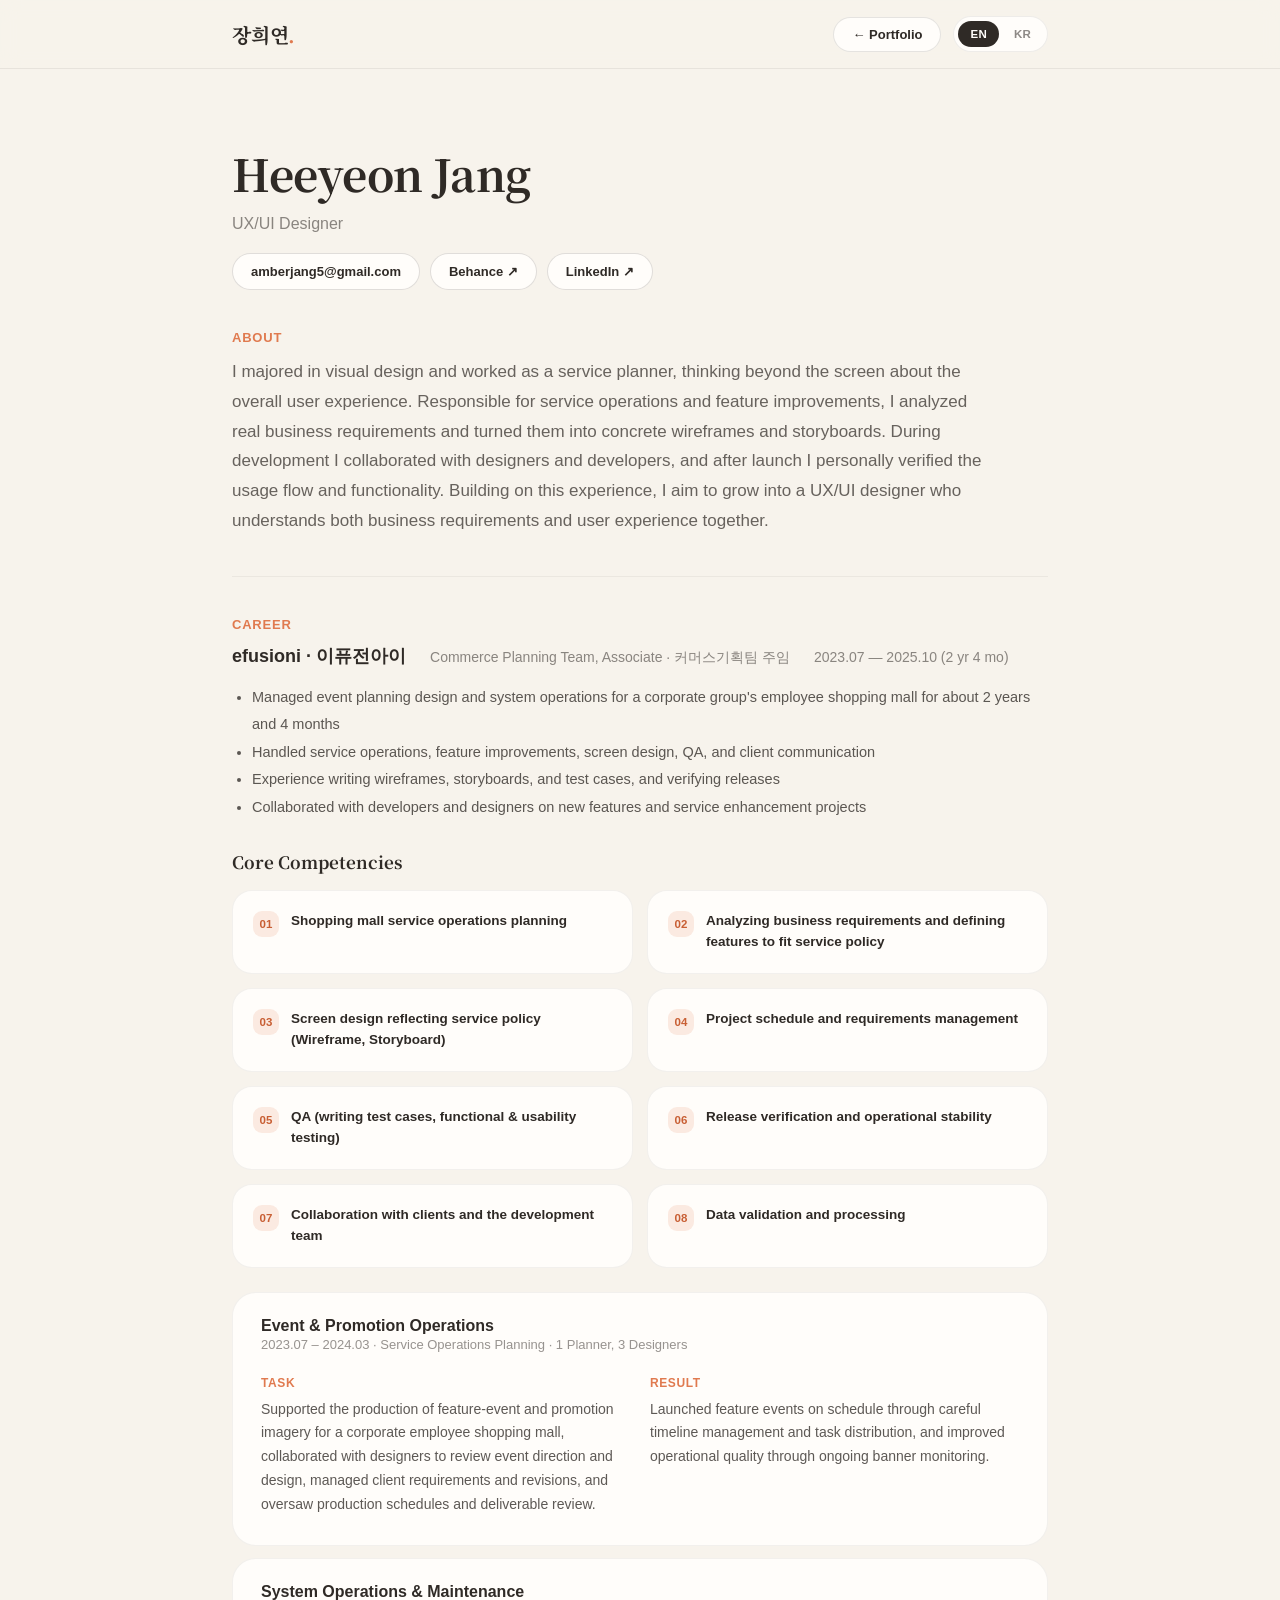
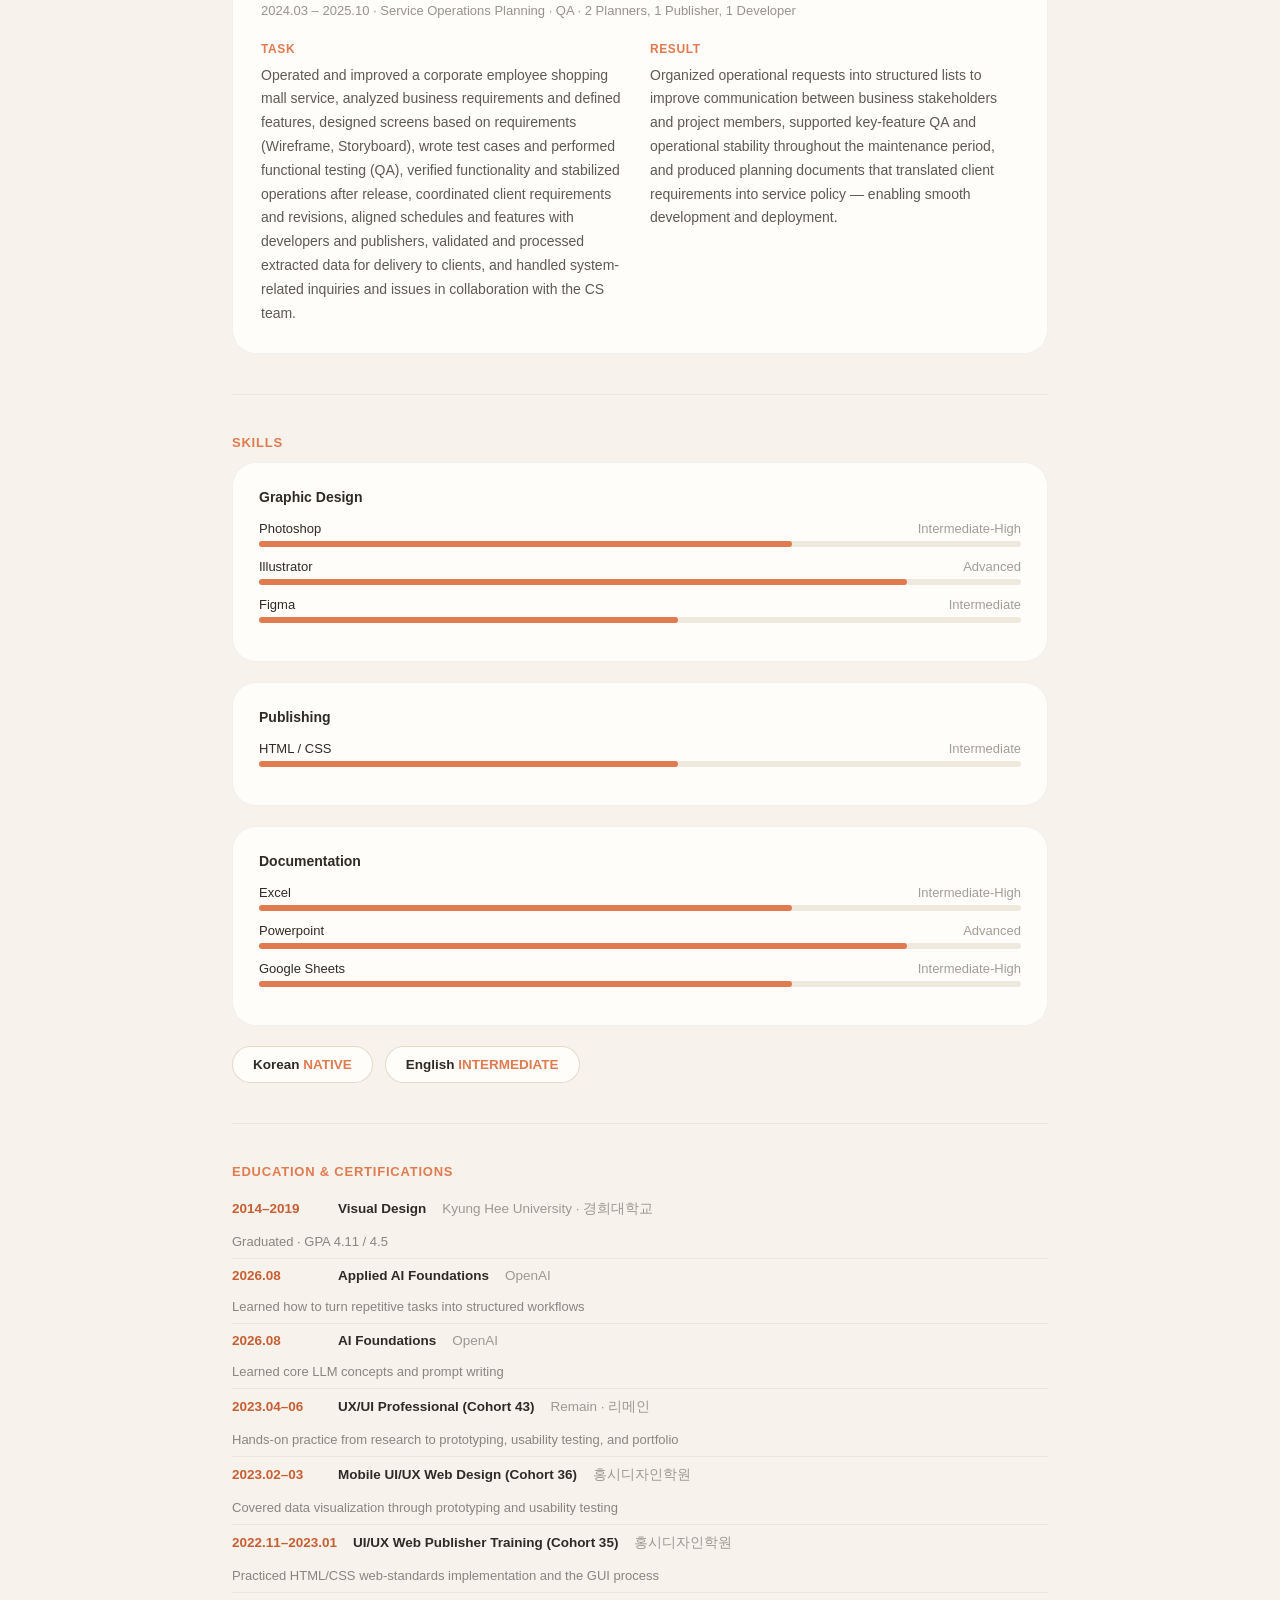
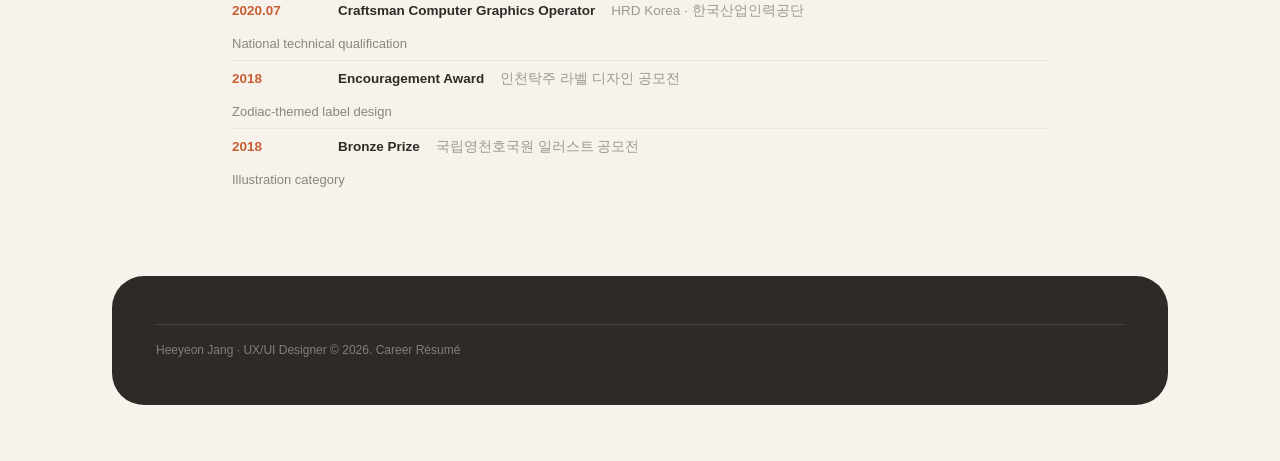
==== career.html @ dfdba77c "Add files via upload" ====
<!doctype html>
<html lang="en">
<head>
<meta charset="utf-8">
<meta name="viewport" content="width=device-width, initial-scale=1">
<title>Heeyeon Jang — Career Résumé</title>
<meta name="description" content="Career résumé for Heeyeon Jang, UX/UI Designer.">
<link rel="stylesheet" href="style.css">
</head>
<body>

<nav class="resume-topbar">
  <div class="resume-topbar-inner">
    <a href="index.html" class="brand" style="color:inherit">장희연<span>.</span></a>
    <div style="display:flex;align-items:center;gap:12px">
      <a href="index.html" class="back-btn" style="margin-bottom:0">← Portfolio</a>
      <div class="lang-toggle" id="langToggle"></div>
    </div>
  </div>
</nav>

<div class="resume-wrap">
  <section class="resume-hero">
    <h1 class="serif">Heeyeon Jang</h1>
    <div class="role" id="resumeRole">UX/UI Designer</div>
    <div class="resume-contact" id="resumeContact"></div>
  </section>

  <div id="resumeApp"></div>
</div>

<footer class="site-footer">
  <div class="footer-box">
    <div class="footer-note">Heeyeon Jang · UX/UI Designer © 2026. Career Résumé</div>
  </div>
</footer>

<script src="career.js"></script>
</body>
</html>
---- style.css ----
/* Heeyeon Jang — UX/UI Portfolio (English static build) */

@import url('https://fonts.googleapis.com/css2?family=Noto+Serif+KR:wght@400;600;700&display=swap');

:root {
  --bg: #f7f3ec;
  --bg-tinted: #f5ede2;
  --ink: #2f2a26;
  --card: #fffdfa;
  --accent: #e07a4f;
  --accent-dark: #c85f34;
  --border: rgba(47, 42, 38, 0.08);
  --border-soft: rgba(47, 42, 38, 0.06);
  --muted-78: rgba(47, 42, 38, 0.78);
  --muted-68: rgba(47, 42, 38, 0.68);
  --muted-55: rgba(47, 42, 38, 0.55);
  --muted-45: rgba(47, 42, 38, 0.45);
  --muted-35: rgba(47, 42, 38, 0.35);
  --tan: rgba(201, 183, 154, 0.5);
}

* { box-sizing: border-box; min-width: 0; }

html { scroll-behavior: smooth; }
html, body { overflow-x: hidden; max-width: 100%; }

body {
  margin: 0;
  font-family: 'Pretendard', -apple-system, 'Segoe UI', Roboto, Helvetica, Arial, sans-serif;
  background: var(--bg);
  color: var(--ink);
  -webkit-font-smoothing: antialiased;
  transition: background 0.5s ease;
}

body.tinted { background: var(--bg-tinted); }

a { color: var(--accent); text-decoration: none; }
a:hover { color: var(--accent-dark); }

.serif { font-family: 'Noto Serif KR', serif; }

img { max-width: 100%; display: block; }

/* Nav */
.site-nav {
  position: sticky; top: 0; z-index: 20;
  background: rgba(247, 243, 236, 0.9);
  backdrop-filter: blur(10px);
  border-bottom: 1px solid var(--border);
}
.site-nav-inner {
  max-width: 1120px; margin: 0 auto; padding: 16px 32px;
  display: flex; align-items: center; justify-content: space-between; gap: 16px;
}
.brand { font-family: 'Noto Serif KR', serif; font-weight: 700; font-size: 20px; letter-spacing: -0.01em; flex-shrink: 0; }
.brand span { color: var(--accent); }
.nav-pills {
  display: flex; gap: 4px; padding: 5px; background: var(--card);
  border-radius: 999px; border: 1px solid var(--border);
  overflow-x: auto; max-width: 100%; scrollbar-width: none;
}
.nav-pills::-webkit-scrollbar { display: none; }
.nav-pills button {
  border: none; cursor: pointer; padding: 9px 13px; border-radius: 999px;
  font-size: 12.5px; font-weight: 600; font-family: inherit; white-space: nowrap;
  flex-shrink: 0; transition: background 0.2s, color 0.2s;
  background: transparent; color: var(--ink);
}
.nav-pills button.active { background: var(--accent); color: var(--card); }

.lang-toggle { display: flex; gap: 3px; padding: 4px; background: var(--card); border-radius: 999px; border: 1px solid var(--border); flex-shrink: 0; }
.lang-toggle button { border: none; cursor: pointer; padding: 7px 12px; border-radius: 999px; font-size: 11.5px; font-weight: 700; font-family: inherit; letter-spacing: 0.02em; background: transparent; color: var(--muted-55); transition: background 0.2s, color 0.2s; }
.lang-toggle button.active { background: var(--ink); color: var(--card); }

.hamburger-btn { display: none; border: none; background: var(--card); border: 1px solid var(--border); cursor: pointer; width: 40px; height: 40px; border-radius: 999px; flex-shrink: 0; align-items: center; justify-content: center; gap: 3px; flex-direction: column; padding: 0; }
.hamburger-btn span { display: block; width: 16px; height: 2px; background: var(--ink); border-radius: 2px; transition: transform 0.2s, opacity 0.2s; }
.hamburger-btn.open span:nth-child(1) { transform: translateY(5px) rotate(45deg); }
.hamburger-btn.open span:nth-child(2) { opacity: 0; }
.hamburger-btn.open span:nth-child(3) { transform: translateY(-5px) rotate(-45deg); }

.mobile-menu { display: none; flex-direction: column; gap: 14px; padding: 16px 32px 22px; background: var(--card); border-bottom: 1px solid var(--border); }
.mobile-menu.open { display: flex; }
.mobile-menu .nav-pills { flex-wrap: wrap; overflow-x: visible; background: transparent; border: none; padding: 0; gap: 8px; }
.mobile-menu .nav-pills button { background: var(--bg); border: 1px solid var(--border); }
.mobile-menu .nav-pills button.active { background: var(--accent); border-color: var(--accent); color: var(--card); }
.mobile-menu .lang-toggle { background: var(--bg); }

/* Layout */
.page-wrap { flex: 1; max-width: 1120px; margin: 0 auto; padding: 0 32px; width: 100%; }
body { display: flex; flex-direction: column; min-height: 100vh; }

/* Section helpers */
.kicker { font-size: 13px; font-weight: 700; color: var(--accent); letter-spacing: 0.06em; text-transform: uppercase; margin-bottom: 12px; }
.section-title { font-family: 'Noto Serif KR', serif; font-weight: 700; font-size: 32px; margin: 0 0 28px; letter-spacing: -0.01em; }

/* Hero */
.hero { position: relative; padding: 104px 0 88px; border-bottom: 1px solid var(--border); text-align: center; }
.hero-inner { display: flex; flex-direction: column; align-items: center; }
.badge { display: inline-flex; align-items: center; gap: 8px; padding: 8px 16px; border-radius: 999px; background: rgba(224,122,79,0.12); color: var(--accent-dark); font-size: 13px; font-weight: 600; margin-bottom: 28px; }
.hero h1 { font-family: 'Noto Serif KR', serif; font-weight: 700; font-size: 56px; line-height: 1.15; margin: 0 0 24px; letter-spacing: -0.01em; }
.hero p { font-size: 19px; line-height: 1.7; color: var(--muted-78); max-width: 680px; margin: 0; }
.hero-ctas { display: flex; gap: 10px; margin-top: 32px; flex-wrap: wrap; justify-content: center; }
.btn-dark { padding: 12px 22px; border-radius: 999px; background: var(--ink); color: var(--card); font-size: 14px; font-weight: 600; transition: transform 0.2s, background 0.2s; display: inline-block; }
.btn-dark:hover { transform: scale(1.06); background: var(--accent); color: var(--card); }
.btn-light { padding: 12px 22px; border-radius: 999px; background: var(--card); color: var(--ink); font-size: 14px; font-weight: 600; border: 1px solid rgba(47,42,38,0.15); transition: transform 0.2s, color 0.2s; display: inline-block; }
.btn-light:hover { transform: scale(1.06); color: var(--accent); }

/* About */
.about-section { padding: 64px 0; }
.style-tags { display: flex; gap: 10px; flex-wrap: wrap; margin: 28px 0 40px; }
.style-tag { padding: 9px 18px; border-radius: 999px; background: var(--card); border: 1px solid var(--tan); font-size: 13.5px; font-weight: 600; }
.style-tag span { color: var(--muted-45); font-weight: 500; }
.about-grid { display: grid; grid-template-columns: repeat(2, 1fr); gap: 20px; }
.about-card { background: var(--card); border-radius: 28px; padding: 32px; border: 1px solid var(--border-soft); transition: transform 0.25s, box-shadow 0.25s; }
.about-card:hover { transform: translateY(-6px) scale(1.02); box-shadow: 0 16px 32px rgba(224,122,79,0.15); }
.about-num { width: 40px; height: 40px; border-radius: 14px; background: rgba(224,122,79,0.15); color: var(--accent-dark); font-weight: 700; font-size: 14px; display: flex; align-items: center; justify-content: center; margin-bottom: 18px; }
.about-card h3 { font-size: 17px; font-weight: 700; margin: 0 0 12px; }
.about-card p { font-size: 14px; line-height: 1.7; color: var(--muted-68); margin: 0; }

/* Cards / generic */
.card { background: var(--card); border-radius: 24px; border: 1px solid var(--border-soft); }

/* Career */
.career-hero { padding: 72px 0 24px; }
.career-header-row { display: flex; justify-content: space-between; align-items: flex-start; gap: 16px; flex-wrap: wrap; margin-bottom: 12px; }
.career-meta { display: flex; flex-wrap: wrap; gap: 24px; align-items: baseline; margin-bottom: 12px; }
.career-meta .company { font-size: 18px; font-weight: 700; }
.career-meta .role, .career-meta .period { font-size: 14px; color: var(--muted-55); }
.career-hero ul { margin: 20px 0 0; padding-left: 20px; font-size: 14.5px; line-height: 1.9; color: var(--muted-78); max-width: 760px; }
.section-sub { font-family: 'Noto Serif KR', serif; font-weight: 700; font-size: 24px; margin: 0 0 24px; }
.competency-grid { display: grid; grid-template-columns: repeat(4, 1fr); gap: 14px; }
.competency-card { background: var(--card); border-radius: 20px; padding: 20px; border: 1px solid var(--border-soft); display: flex; gap: 12px; align-items: flex-start; }
.competency-num { width: 26px; height: 26px; border-radius: 9px; background: rgba(224,122,79,0.14); color: var(--accent-dark); font-weight: 700; font-size: 11.5px; display: flex; align-items: center; justify-content: center; flex-shrink: 0; }
.competency-card div.text { font-size: 13.5px; line-height: 1.55; font-weight: 600; }

.career-projects { display: flex; flex-direction: column; gap: 14px; padding: 24px 0 56px; }
.career-project { background: var(--card); border-radius: 24px; border: 1px solid var(--border-soft); overflow: hidden; }
.career-project-head { padding: 24px 28px 4px; display: flex; justify-content: space-between; align-items: center; gap: 16px; flex-wrap: wrap; }
.career-project-head .title { font-size: 16px; font-weight: 700; margin-bottom: 2px; }
.career-project-head .meta { font-size: 13px; color: var(--muted-50, rgba(47,42,38,0.5)); }
.career-project-body { padding: 20px 28px 28px; display: grid; grid-template-columns: 1fr 1fr; gap: 20px; }
.career-project-body .label { font-size: 12px; font-weight: 700; color: var(--accent); text-transform: uppercase; letter-spacing: 0.05em; margin-bottom: 8px; }
.career-project-body p { font-size: 14px; line-height: 1.7; color: var(--muted-78); margin: 0; }
@media (max-width: 640px) {
  .career-project-body { grid-template-columns: 1fr; }
}

.skills-section { padding: 0 0 72px; }
.skills-grid { display: grid; grid-template-columns: repeat(3, 1fr); gap: 20px; margin-bottom: 24px; }
.skill-group { background: var(--card); border-radius: 24px; padding: 26px; border: 1px solid var(--border-soft); }
.skill-group h4 { font-size: 14px; font-weight: 700; margin: 0 0 16px; }
.skill-row { margin-bottom: 12px; }
.skill-row-top { display: flex; justify-content: space-between; font-size: 13px; margin-bottom: 5px; }
.skill-row-top .lvl { color: var(--muted-45); }
.skill-bar-track { height: 6px; border-radius: 999px; background: rgba(201,183,154,0.3); }
.skill-bar-fill { height: 100%; border-radius: 999px; background: var(--accent); }
.lang-pills { display: flex; gap: 12px; flex-wrap: wrap; }
.lang-pill { padding: 10px 20px; border-radius: 999px; background: var(--card); border: 1px solid var(--tan); font-size: 13.5px; font-weight: 600; }
.lang-pill span { color: var(--accent); }

/* Projects listing */
.projects-section { padding: 72px 0 80px; }
.filter-row { display: flex; gap: 8px; margin-bottom: 28px; flex-wrap: wrap; }
.filter-pill { border: 1px solid rgba(47,42,38,0.12); cursor: pointer; padding: 9px 20px; border-radius: 999px; font-size: 13.5px; font-weight: 600; font-family: inherit; background: var(--card); color: var(--ink); }
.filter-pill.active { background: var(--ink); color: var(--card); }
.project-grid { display: grid; grid-template-columns: repeat(2, 1fr); gap: 22px; }
.project-card { display: block; background: var(--card); border-radius: 28px; border: 1px solid var(--border-soft); color: var(--ink); cursor: pointer; transition: transform 0.25s, box-shadow 0.25s; overflow: hidden; }
.project-card:hover { transform: translateY(-6px) scale(1.015); box-shadow: 0 16px 32px rgba(224,122,79,0.15); }
.project-card-img { width: 100%; aspect-ratio: 16 / 10; background: var(--bg); overflow: hidden; }
.project-card-img img { width: 100%; height: 100%; object-fit: cover; display: block; }
.project-card-body { padding: 28px 32px 32px; }
.project-card-top { display: flex; justify-content: space-between; align-items: flex-start; margin-bottom: 20px; }
.project-card-no { font-size: 13px; font-weight: 700; color: var(--muted-35); }
.project-card-tag { font-size: 12px; font-weight: 600; padding: 5px 12px; border-radius: 999px; background: rgba(224,122,79,0.12); color: var(--accent-dark); }
.project-card-title { font-size: 19px; font-weight: 700; margin-bottom: 6px; }
.project-card-name { font-size: 13px; color: var(--muted-45); margin-bottom: 16px; }
.project-card-desc { font-size: 14px; line-height: 1.7; color: var(--muted-68); margin: 0 0 16px; }
.project-card-bullets { display: flex; flex-direction: column; gap: 6px; font-size: 13px; color: var(--muted-60, rgba(47,42,38,0.6)); }
.project-card-cta { margin-top: 20px; font-size: 13.5px; font-weight: 700; color: var(--accent-dark); }

/* Education */
.education-section { padding: 72px 0 80px; }
.edu-timeline { display: flex; flex-direction: column; gap: 2px; border-left: 2px solid var(--tan); padding-left: 28px; }
.edu-item { position: relative; padding: 16px 0; transition: transform 0.2s; }
.edu-item:hover { transform: translateX(4px); }
.edu-dot { position: absolute; left: -34px; top: 22px; width: 10px; height: 10px; border-radius: 999px; background: var(--accent); }
.edu-row { display: flex; gap: 16px; align-items: flex-start; }
.edu-year { font-size: 13px; font-weight: 700; color: var(--accent-dark); min-width: 96px; flex-shrink: 0; padding-top: 2px; }
.edu-main { flex: 1; min-width: 0; }
.edu-title { font-size: 15.5px; font-weight: 700; }
.edu-org { font-size: 13px; color: var(--muted-50, rgba(47,42,38,0.5)); margin-top: 2px; }
.edu-desc { margin: 6px 0 0; font-size: 13.5px; color: var(--muted-60, rgba(47,42,38,0.6)); padding-left: 112px; }

/* Activities */
.activities-section { padding: 72px 0 80px; }
.activity-grid { display: grid; grid-template-columns: repeat(2, 1fr); gap: 20px; }
.activity-card { background: var(--card); border-radius: 24px; padding: 28px; border: 1px solid var(--border-soft); transition: transform 0.25s, box-shadow 0.25s; }
.activity-card:hover { transform: translateY(-6px) scale(1.02); box-shadow: 0 16px 32px rgba(224,122,79,0.15); }
.activity-top { display: flex; justify-content: space-between; align-items: baseline; margin-bottom: 10px; gap: 12px; }
.activity-tag { font-size: 12px; font-weight: 600; padding: 5px 12px; border-radius: 999px; background: rgba(201,183,154,0.3); }
.activity-period { font-size: 12.5px; color: var(--muted-45); }
.activity-title { font-size: 16px; font-weight: 700; margin-bottom: 8px; }
.activity-desc { font-size: 13.5px; line-height: 1.7; color: rgba(47,42,38,0.65); margin: 0; }

/* Project detail pages */
.detail-section { padding: 56px 0 80px; }
.back-btn { border: 1px solid rgba(47,42,38,0.12); background: var(--card); cursor: pointer; padding: 9px 18px; border-radius: 999px; font-size: 13px; font-weight: 600; font-family: inherit; color: var(--ink); margin-bottom: 32px; transition: background 0.2s; display: inline-block; }
.back-btn:hover { background: rgba(224,122,79,0.08); }
.detail-tagrow { display: flex; gap: 12px; align-items: center; margin-bottom: 16px; flex-wrap: wrap; }
.detail-tag { font-size: 12px; font-weight: 600; padding: 5px 12px; border-radius: 999px; background: rgba(224,122,79,0.12); color: var(--accent-dark); }
.detail-subline { font-size: 13px; color: var(--muted-50, rgba(47,42,38,0.5)); }
.detail-title { font-family: 'Noto Serif KR', serif; font-weight: 700; font-size: 38px; margin: 0 0 12px; letter-spacing: -0.01em; }
.detail-lede { font-size: 17px; line-height: 1.75; color: var(--muted-72, rgba(47,42,38,0.72)); max-width: 760px; margin: 0 0 40px; }
.detail-hero { border-radius: 28px; overflow: hidden; border: 1px solid var(--border); background: var(--card); margin-bottom: 48px; }
.meta-grid { display: grid; grid-template-columns: repeat(4, 1fr); gap: 16px; margin-bottom: 48px; }
.meta-box { background: var(--card); border-radius: 20px; padding: 22px; border: 1px solid var(--border-soft); }
.meta-box-label { font-size: 11.5px; font-weight: 700; color: var(--accent); letter-spacing: 0.06em; text-transform: uppercase; margin-bottom: 8px; }
.meta-box-val { font-size: 14.5px; font-weight: 600; line-height: 1.5; }
.detail-block { margin-bottom: 56px; }
.detail-h3 { font-family: 'Noto Serif KR', serif; font-weight: 700; font-size: 24px; margin: 0 0 24px; }
.detail-h3-sub { font-size: 14.5px; color: var(--muted-55); margin: 0 0 24px; }
.two-col { display: grid; grid-template-columns: repeat(2, 1fr); gap: 20px; min-width: 0; }
.two-col > * { min-width: 0; }
.three-col { display: grid; grid-template-columns: repeat(3, 1fr); gap: 20px; min-width: 0; }
.three-col > * { min-width: 0; }
.info-card { background: var(--card); border-radius: 28px; padding: 32px; border: 1px solid var(--border-soft); min-width: 0; overflow-wrap: break-word; }
.info-card-label { font-size: 12px; font-weight: 700; color: var(--accent); letter-spacing: 0.06em; text-transform: uppercase; margin-bottom: 14px; }
.info-card .bullets { display: flex; flex-direction: column; gap: 11px; font-size: 14.5px; line-height: 1.6; color: rgba(47,42,38,0.75); }
.dark-card { background: var(--ink); color: var(--card); border-radius: 28px; padding: 34px; }
.dark-card h4 { font-size: 18px; font-weight: 700; margin: 0 0 10px; }
.dark-card p { font-size: 14.5px; line-height: 1.75; color: rgba(255,253,250,0.8); margin: 0; }
.result-card, .reflection-card { background: var(--card); border-radius: 28px; padding: 36px; border: 1px solid var(--border-soft); margin-bottom: 40px; }
.result-card p, .reflection-card p { font-size: 15.5px; line-height: 1.85; color: rgba(47,42,38,0.75); margin: 0 0 16px; max-width: 860px; }
.result-card p:last-child, .reflection-card p:last-child { margin-bottom: 0; }
.feature-board { background: var(--card); border-radius: 28px; padding: 32px; border: 1px solid var(--border-soft); margin-bottom: 20px; overflow: hidden; }
.feature-board-flex { display: grid; grid-template-columns: repeat(auto-fit, minmax(300px, 1fr)); gap: 28px; align-items: center; min-width: 0; }
.feature-board-flex > div { min-width: 0; }
.feature-board-flex img { max-width: 100%; height: auto; }
.feature-label { font-size: 12px; font-weight: 700; color: var(--accent); letter-spacing: 0.06em; text-transform: uppercase; margin-bottom: 8px; }
.feature-title { font-size: 17px; font-weight: 700; margin-bottom: 14px; }
.feature-desc { font-size: 14.5px; line-height: 1.75; color: rgba(47,42,38,0.7); margin: 0 0 16px; }
.feature-desc:last-child { margin-bottom: 0; }
.feature-bullets { display: flex; flex-direction: column; gap: 10px; margin-bottom: 4px; }
.feature-bullet { display: flex; gap: 10px; align-items: flex-start; font-size: 13.5px; line-height: 1.65; color: rgba(47,42,38,0.65); }
.feature-bullet .dot { width: 6px; height: 6px; border-radius: 50%; background: var(--accent); margin-top: 8px; flex-shrink: 0; }
.chip-row { display: flex; gap: 8px; flex-wrap: wrap; margin-bottom: 16px; }
.chip { display: flex; align-items: center; gap: 6px; background: #fff; border-radius: 12px; padding: 6px 12px 6px 8px; border: 1px solid rgba(47,42,38,0.08); font-size: 12.5px; font-weight: 600; }
.chip-swatch { width: 14px; height: 14px; border-radius: 5px; }
.step-grid { display: grid; gap: 14px; min-width: 0; }
.step-grid.cols3 { grid-template-columns: repeat(3, 1fr); }
.step-grid.cols4 { grid-template-columns: repeat(4, 1fr); }
.step-cell { display: flex; flex-direction: column; align-items: center; gap: 12px; min-width: 0; }
.step-cell img { max-width: 100%; height: auto; }
.step-cap { background: rgba(224,122,79,0.06); border: 1px solid rgba(224,122,79,0.16); border-radius: 14px; padding: 12px 14px; width: 100%; display: flex; gap: 8px; align-items: flex-start; }
.step-no { width: 18px; height: 18px; border-radius: 6px; background: rgba(224,122,79,0.16); color: var(--accent-dark); font-weight: 700; font-size: 10px; display: flex; align-items: center; justify-content: center; margin-top: 1px; flex-shrink: 0; }
.step-cap p { font-size: 12.5px; line-height: 1.6; color: rgba(47,42,38,0.7); margin: 0; }
.showcase-stack { display: flex; flex-direction: column; gap: 20px; }
.showcase-stack img { border-radius: 24px; border: 1px solid var(--border-soft); width: 100%; height: auto; }
.survey-bar { margin-bottom: 10px; }
.survey-bar-top { display: flex; justify-content: space-between; font-size: 12.5px; margin-bottom: 4px; }
.survey-bar-track { height: 6px; background: rgba(47,42,38,0.08); border-radius: 999px; overflow: hidden; }
.survey-bar-fill { height: 100%; background: var(--accent); border-radius: 999px; }
.comp-chip { background: rgba(47,42,38,0.05); border-radius: 10px; padding: 8px 10px; font-size: 11.5px; line-height: 1.4; }
.comp-chip.hi { background: rgba(224,122,79,0.12); color: var(--accent-dark); font-weight: 600; }
.decision-card { background: var(--card); border-radius: 24px; padding: 28px 32px; border: 1px solid var(--border-soft); display: grid; grid-template-columns: 56px 1fr; gap: 20px; align-items: start; margin-bottom: 14px; }
.decision-no { width: 44px; height: 44px; border-radius: 16px; background: rgba(224,122,79,0.14); color: var(--accent-dark); font-weight: 700; font-size: 14px; display: flex; align-items: center; justify-content: center; }
.decision-card .t { font-size: 17px; font-weight: 700; margin-bottom: 6px; }
.decision-card p { font-size: 14.5px; line-height: 1.75; color: rgba(47,42,38,0.7); margin: 0; }
.behance-cta { display: inline-block; padding: 14px 26px; border-radius: 999px; background: var(--ink); color: var(--card); font-size: 14px; font-weight: 600; transition: transform 0.2s, background 0.2s; }
.behance-cta:hover { transform: scale(1.05); background: var(--accent); color: var(--card); }

/* Footer */
.site-footer { max-width: 1120px; margin: 40px auto 56px; padding: 0 32px; width: 100%; box-sizing: border-box; }
.footer-box { background: var(--ink); color: var(--card); border-radius: 32px; padding: 48px 44px; }
.footer-top { display: flex; justify-content: space-between; align-items: flex-end; gap: 24px; flex-wrap: wrap; margin-bottom: 28px; }
.footer-top h2 { font-family: 'Noto Serif KR', serif; font-weight: 700; font-size: clamp(16px, 2.4vw, 22px); line-height: 1.4; margin: 0; flex: 1 1 320px; min-width: 0; }
.footer-links { display: flex; gap: 10px; flex-wrap: wrap; }
.footer-links a { padding: 11px 20px; border-radius: 999px; font-size: 13.5px; font-weight: 600; }
.footer-links a.solid { background: var(--accent); color: var(--card); }
.footer-links a.solid:hover { background: var(--accent-dark); }
.footer-links a.outline { background: transparent; border: 1px solid rgba(255,253,250,0.3); color: var(--card); }
.footer-links a.outline:hover { background: rgba(255,253,250,0.1); }
.footer-note { font-size: 12px; color: rgba(255,253,250,0.4); border-top: 1px solid rgba(255,253,250,0.12); padding-top: 18px; }

/* Back to top */
.top-btn-wrap { position: fixed; right: 24px; bottom: 24px; z-index: 30; }
.top-btn { width: 48px; height: 48px; border-radius: 999px; border: 1px solid rgba(47,42,38,0.1); background: var(--card); color: var(--ink); font-size: 16px; cursor: pointer; box-shadow: 0 8px 20px rgba(47,42,38,0.12); transition: transform 0.15s, opacity 0.2s; opacity: 0; pointer-events: none; }
.top-btn.visible { opacity: 1; pointer-events: auto; }
.top-btn:hover { transform: translateY(-3px); }

/* Reveal animation */
.reveal { opacity: 0; transform: translateY(20px); transition: opacity 0.6s ease, transform 0.6s ease; }
.reveal.in { opacity: 1; transform: translateY(0); }

/* Career résumé page */
.resume-topbar { position: sticky; top: 0; z-index: 20; background: rgba(247, 243, 236, 0.9); backdrop-filter: blur(10px); border-bottom: 1px solid var(--border); }
.resume-topbar-inner { max-width: 880px; margin: 0 auto; padding: 16px 32px; display: flex; align-items: center; justify-content: space-between; gap: 16px; }
.resume-wrap { max-width: 880px; margin: 0 auto; padding: 0 32px; width: 100%; box-sizing: border-box; }
.resume-hero { padding: 72px 0 40px; }
.resume-hero h1 { font-family: 'Noto Serif KR', serif; font-weight: 700; font-size: 44px; margin: 0 0 10px; letter-spacing: -0.01em; }
.resume-hero .role { font-size: 16px; color: var(--muted-55); margin-bottom: 20px; }
.resume-contact { display: flex; gap: 10px; flex-wrap: wrap; }
.resume-contact a { padding: 10px 18px; border-radius: 999px; background: var(--card); border: 1px solid rgba(47,42,38,0.15); font-size: 13px; font-weight: 600; color: var(--ink); transition: transform 0.2s, color 0.2s; }
.resume-contact a:hover { transform: scale(1.05); color: var(--accent); }
.resume-section { padding: 40px 0; border-top: 1px solid var(--border-soft); }
.resume-section:first-of-type { border-top: none; }
.edu-group-title { font-size: 12px; font-weight: 700; color: var(--accent); text-transform: uppercase; letter-spacing: 0.06em; margin: 24px 0 12px; }
.edu-group-title:first-child { margin-top: 0; }
.resume-simple-row { display: flex; gap: 16px; align-items: baseline; flex-wrap: wrap; padding: 9px 0; border-bottom: 1px solid var(--border-soft); font-size: 13.5px; }
.resume-simple-row:last-child { border-bottom: none; }
.resume-simple-row .yr { font-weight: 700; color: var(--accent-dark); min-width: 90px; flex-shrink: 0; }
.resume-simple-row .main { font-weight: 600; }
.resume-simple-row .org { color: var(--muted-45); }
.resume-simple-row .d { color: var(--muted-55); flex-basis: 100%; font-size: 13px; }
.resume-note { font-size: 13.5px; line-height: 1.8; color: var(--muted-68); margin: 10px 0 0; }

@media (max-width: 720px) {
  .about-grid, .two-col, .three-col, .project-grid, .activity-grid, .competency-grid, .skills-grid, .meta-grid { grid-template-columns: 1fr; }
  .hero h1 { font-size: 40px; }
  .step-grid.cols3, .step-grid.cols4 { grid-template-columns: repeat(2, 1fr); }
  .resume-topbar-inner { flex-wrap: wrap; }
  .resume-hero h1 { font-size: 32px; }

  .site-nav-inner .nav-pills, .site-nav-inner > .lang-toggle { display: none; }
  .site-nav-inner .hamburger-btn { display: flex; }

  .edu-desc { padding-left: 0; margin-top: 8px; }
  .edu-row { flex-direction: column; gap: 4px; }
  .edu-year { min-width: 0; }
}
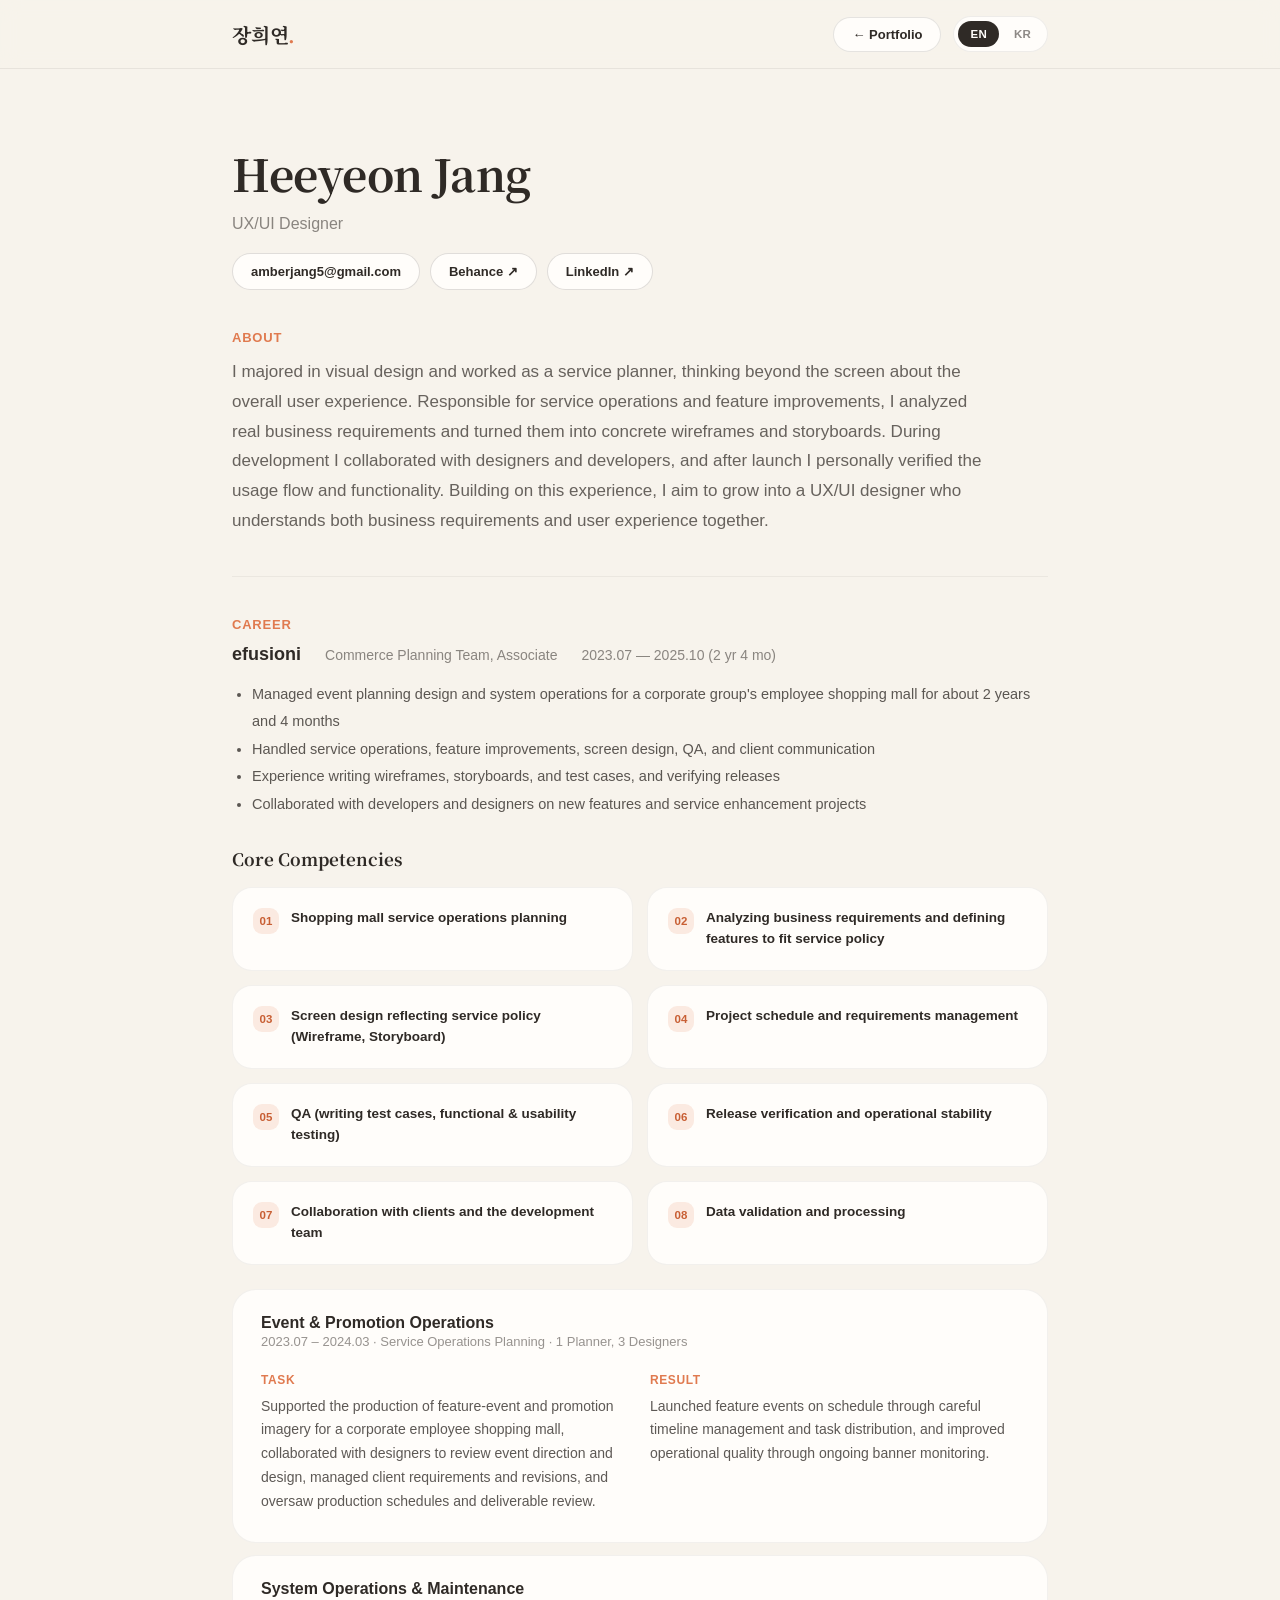
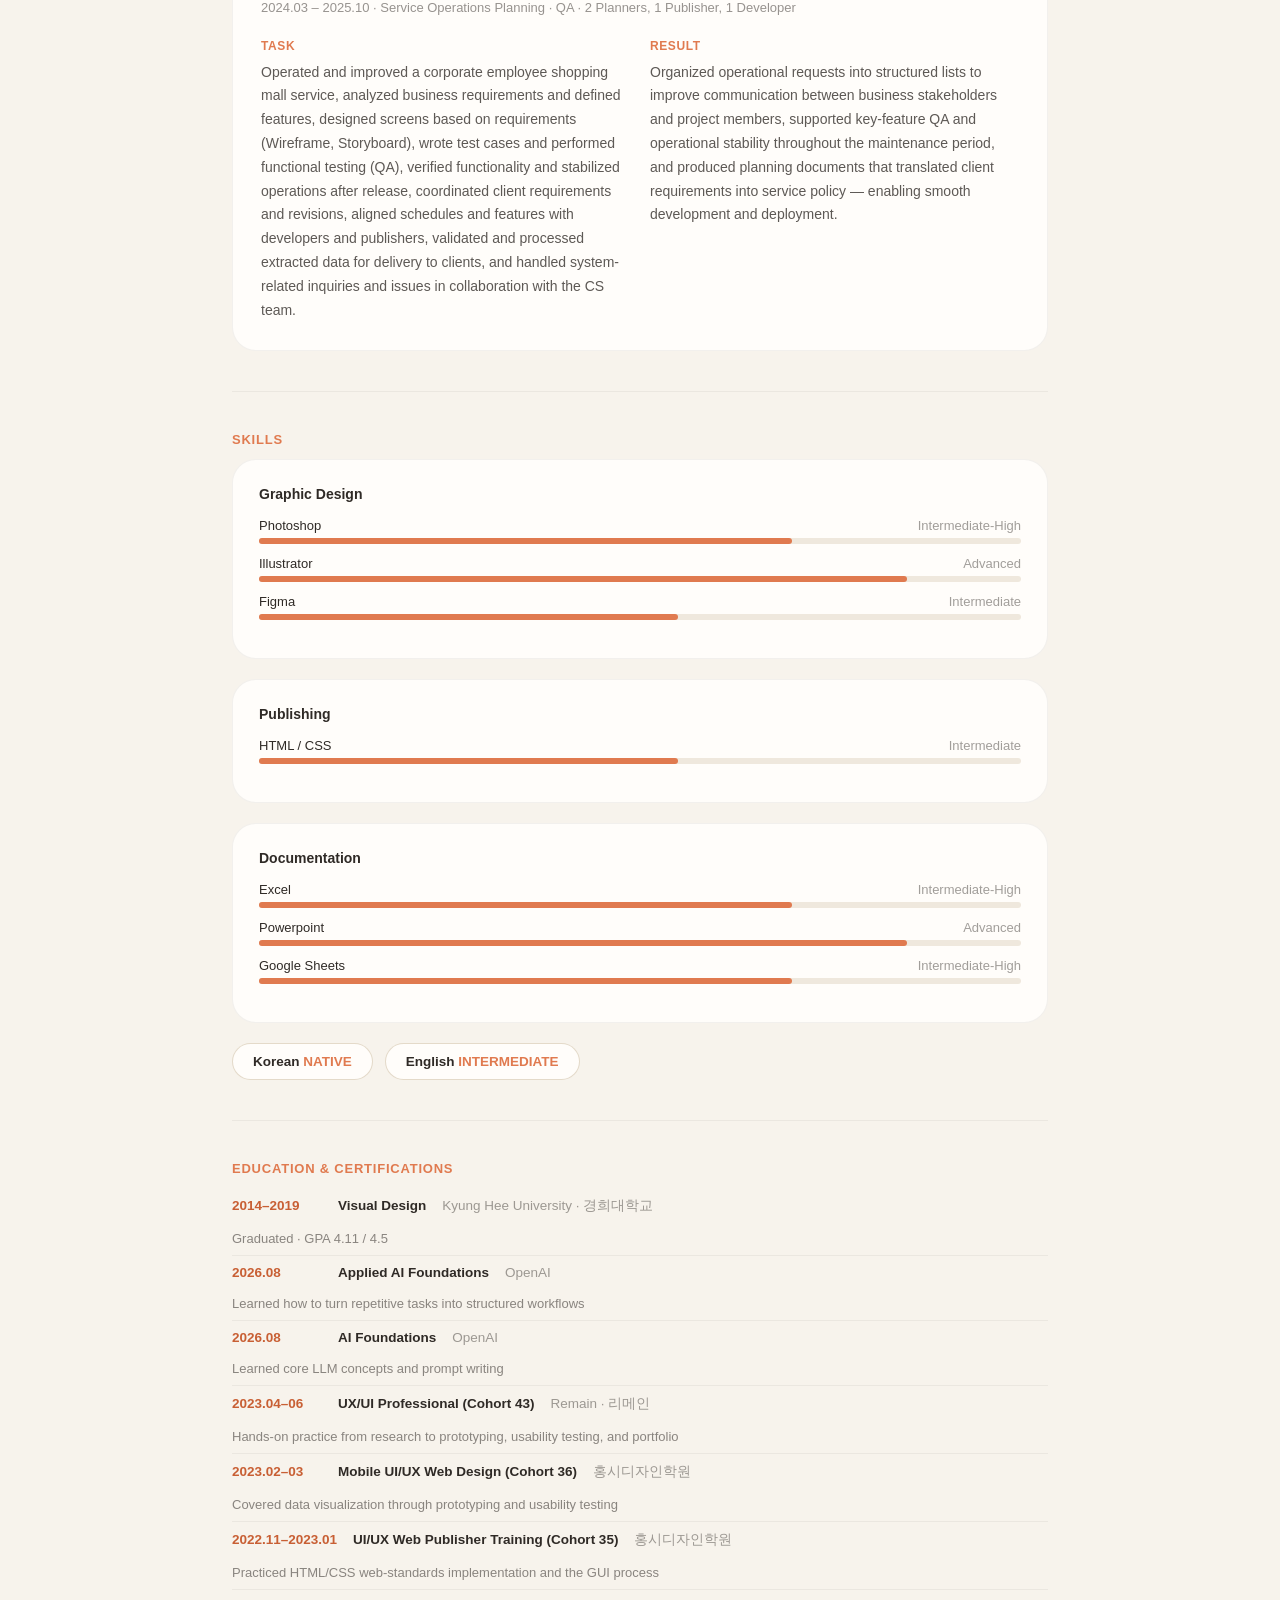
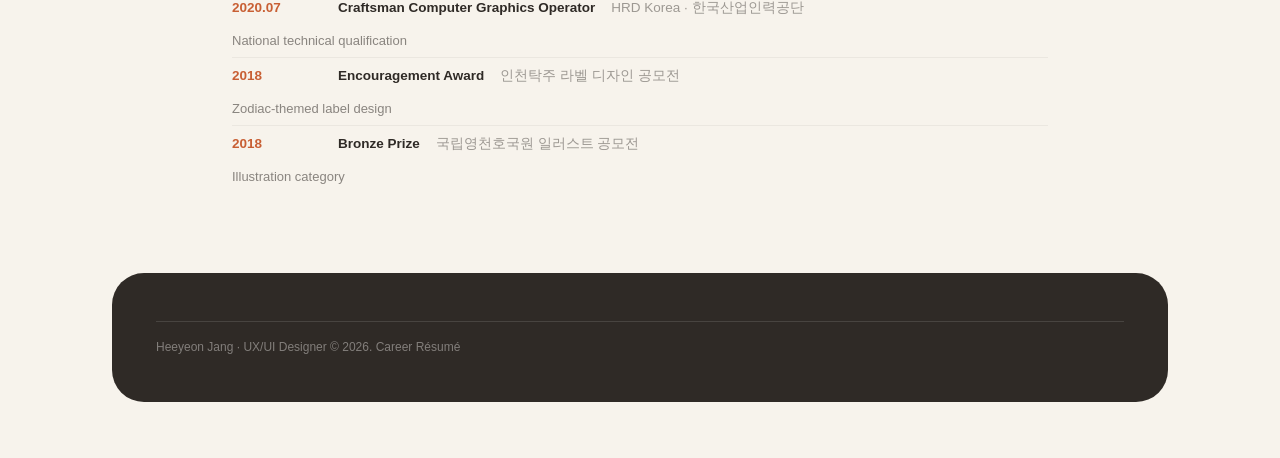
==== commit 78093bfc: "Add files via upload" ====
--- a/career.html
+++ b/career.html
@@ -5,6 +5,16 @@
 <meta name="viewport" content="width=device-width, initial-scale=1">
 <title>Heeyeon Jang — Career Résumé</title>
 <meta name="description" content="Career résumé for Heeyeon Jang, UX/UI Designer.">
+<meta property="og:type" content="website">
+<meta property="og:title" content="Heeyeon Jang — Career Résumé">
+<meta property="og:description" content="Career résumé for Heeyeon Jang, UX/UI Designer.">
+<meta property="og:image" content="images/og-image.jpg">
+<meta property="og:image:width" content="1200">
+<meta property="og:image:height" content="630">
+<meta name="twitter:card" content="summary_large_image">
+<meta name="twitter:title" content="Heeyeon Jang — Career Résumé">
+<meta name="twitter:description" content="Career résumé for Heeyeon Jang, UX/UI Designer.">
+<meta name="twitter:image" content="images/og-image.jpg">
 <link rel="stylesheet" href="style.css">
 </head>
 <body>
--- a/style.css
+++ b/style.css
@@ -1,6 +1,6 @@
 /* Heeyeon Jang — UX/UI Portfolio (English static build) */
 
-@import url('https://fonts.googleapis.com/css2?family=Noto+Serif+KR:wght@400;600;700&display=swap');
+@import url('https://fonts.googleapis.com/css2?family=Noto+Serif+KR:wght@400;600;700&family=Poppins:wght@600;700&display=swap');
 
 :root {
   --bg: #f7f3ec;
@@ -84,7 +84,6 @@
 .mobile-menu .nav-pills { flex-wrap: wrap; overflow-x: visible; background: transparent; border: none; padding: 0; gap: 8px; }
 .mobile-menu .nav-pills button { background: var(--bg); border: 1px solid var(--border); }
 .mobile-menu .nav-pills button.active { background: var(--accent); border-color: var(--accent); color: var(--card); }
-.mobile-menu .lang-toggle { background: var(--bg); }
 
 /* Layout */
 .page-wrap { flex: 1; max-width: 1120px; margin: 0 auto; padding: 0 32px; width: 100%; }
@@ -186,11 +185,11 @@
 .edu-item:hover { transform: translateX(4px); }
 .edu-dot { position: absolute; left: -34px; top: 22px; width: 10px; height: 10px; border-radius: 999px; background: var(--accent); }
 .edu-row { display: flex; gap: 16px; align-items: flex-start; }
-.edu-year { font-size: 13px; font-weight: 700; color: var(--accent-dark); min-width: 96px; flex-shrink: 0; padding-top: 2px; }
+.edu-year { font-size: 13px; font-weight: 700; color: var(--accent-dark); flex: 0 0 132px; width: 132px; white-space: nowrap; flex-shrink: 0; padding-top: 2px; }
 .edu-main { flex: 1; min-width: 0; }
 .edu-title { font-size: 15.5px; font-weight: 700; }
 .edu-org { font-size: 13px; color: var(--muted-50, rgba(47,42,38,0.5)); margin-top: 2px; }
-.edu-desc { margin: 6px 0 0; font-size: 13.5px; color: var(--muted-60, rgba(47,42,38,0.6)); padding-left: 112px; }
+.edu-desc { margin: 6px 0 0; font-size: 13.5px; color: var(--muted-60, rgba(47,42,38,0.6)); padding-left: 148px; }
 
 /* Activities */
 .activities-section { padding: 72px 0 80px; }
@@ -234,7 +233,7 @@
 .result-card p, .reflection-card p { font-size: 15.5px; line-height: 1.85; color: rgba(47,42,38,0.75); margin: 0 0 16px; max-width: 860px; }
 .result-card p:last-child, .reflection-card p:last-child { margin-bottom: 0; }
 .feature-board { background: var(--card); border-radius: 28px; padding: 32px; border: 1px solid var(--border-soft); margin-bottom: 20px; overflow: hidden; }
-.feature-board-flex { display: grid; grid-template-columns: repeat(auto-fit, minmax(300px, 1fr)); gap: 28px; align-items: center; min-width: 0; }
+.feature-board-flex { display: grid; grid-template-columns: repeat(auto-fit, minmax(min(300px, 100%), 1fr)); gap: 28px; align-items: center; min-width: 0; }
 .feature-board-flex > div { min-width: 0; }
 .feature-board-flex img { max-width: 100%; height: auto; }
 .feature-label { font-size: 12px; font-weight: 700; color: var(--accent); letter-spacing: 0.06em; text-transform: uppercase; margin-bottom: 8px; }
@@ -257,6 +256,18 @@
 .step-cap p { font-size: 12.5px; line-height: 1.6; color: rgba(47,42,38,0.7); margin: 0; }
 .showcase-stack { display: flex; flex-direction: column; gap: 20px; }
 .showcase-stack img { border-radius: 24px; border: 1px solid var(--border-soft); width: 100%; height: auto; }
+.zoom-img-wrap { display: block; position: relative; border-radius: 24px; overflow: hidden; border: 1px solid var(--border-soft); }
+.zoom-img-wrap img { display: block; width: 100%; height: auto; }
+.zoom-hint { position: absolute; right: 14px; bottom: 14px; background: rgba(30,26,22,0.72); color: #fff; font-size: 11.5px; font-weight: 600; padding: 7px 13px; border-radius: 999px; backdrop-filter: blur(2px); }
+.callout-band { background: #34BE4E; color: #fff; border-radius: 20px; padding: 22px 28px; font-size: 14.5px; font-weight: 600; line-height: 1.7; text-align: center; }
+.banner-lead { border-radius: 24px; overflow: hidden; margin-bottom: 20px; }
+.banner-lead img { width: 100%; height: 100%; object-fit: cover; display: block; border-radius: 24px; border: 1px solid var(--border-soft); }
+.banner-row { display: grid; grid-template-columns: repeat(auto-fit, minmax(min(300px, 100%), 1fr)); gap: 28px; align-items: center; background: var(--card); border: 1px solid var(--border-soft); border-left: 4px solid #34BE4E; border-radius: 24px; padding: 30px 32px; margin-bottom: 20px; min-width: 0; overflow: hidden; }
+.banner-row > div { min-width: 0; }
+.banner-row img { width: 100%; height: auto; border-radius: 18px; border: 1px solid var(--border-soft); }
+.banner-row-texts { display: flex; flex-direction: column; gap: 22px; }
+.banner-row-text-item .label { font-size: 11.5px; font-weight: 700; color: #1f9e3f; letter-spacing: 0.06em; text-transform: uppercase; margin-bottom: 6px; }
+.banner-row-text-item p { font-size: 14px; line-height: 1.7; color: var(--muted-68); margin: 0; }
 .survey-bar { margin-bottom: 10px; }
 .survey-bar-top { display: flex; justify-content: space-between; font-size: 12.5px; margin-bottom: 4px; }
 .survey-bar-track { height: 6px; background: rgba(47,42,38,0.08); border-radius: 999px; overflow: hidden; }
@@ -322,8 +333,10 @@
   .resume-topbar-inner { flex-wrap: wrap; }
   .resume-hero h1 { font-size: 32px; }
 
-  .site-nav-inner .nav-pills, .site-nav-inner > .lang-toggle { display: none; }
+  .site-nav-inner .nav-pills { display: none; }
   .site-nav-inner .hamburger-btn { display: flex; }
+  .site-nav-inner > .lang-toggle { padding: 3px; }
+  .site-nav-inner > .lang-toggle button { padding: 6px 10px; }
 
   .edu-desc { padding-left: 0; margin-top: 8px; }
   .edu-row { flex-direction: column; gap: 4px; }
